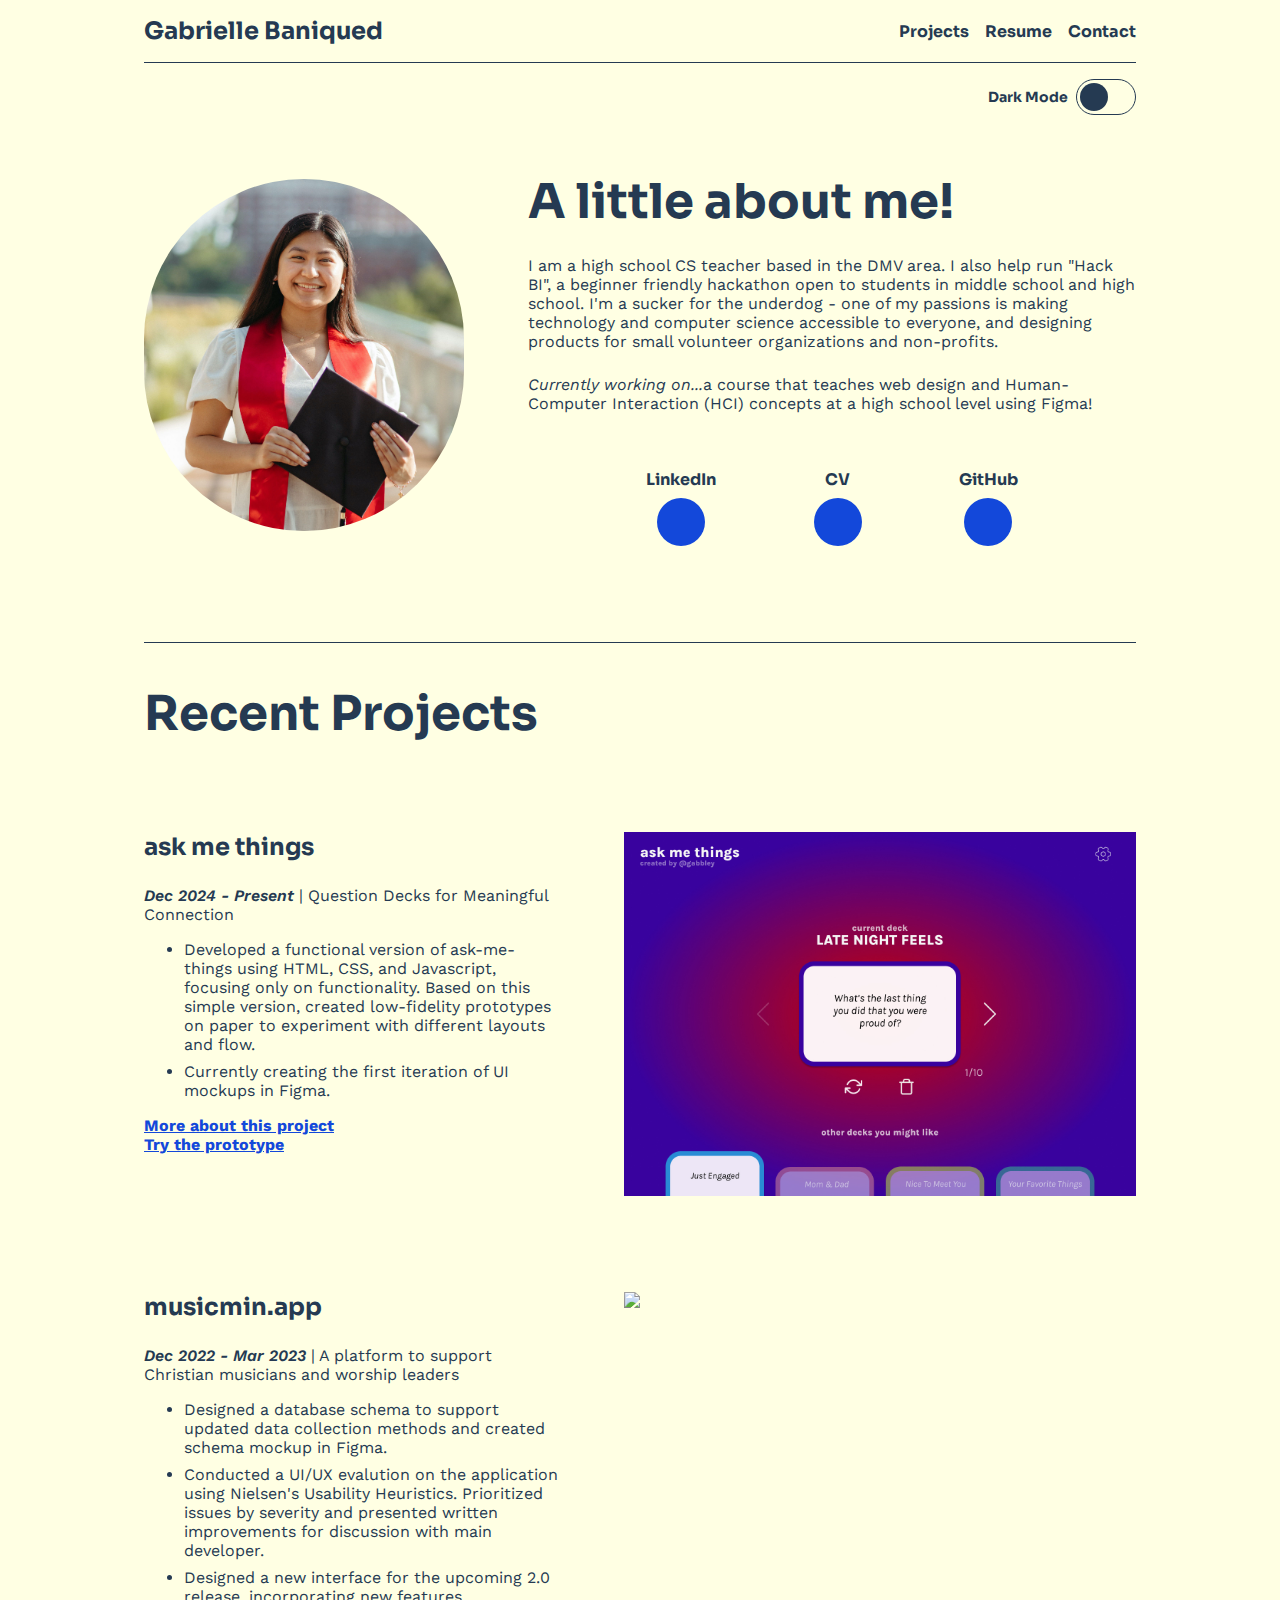
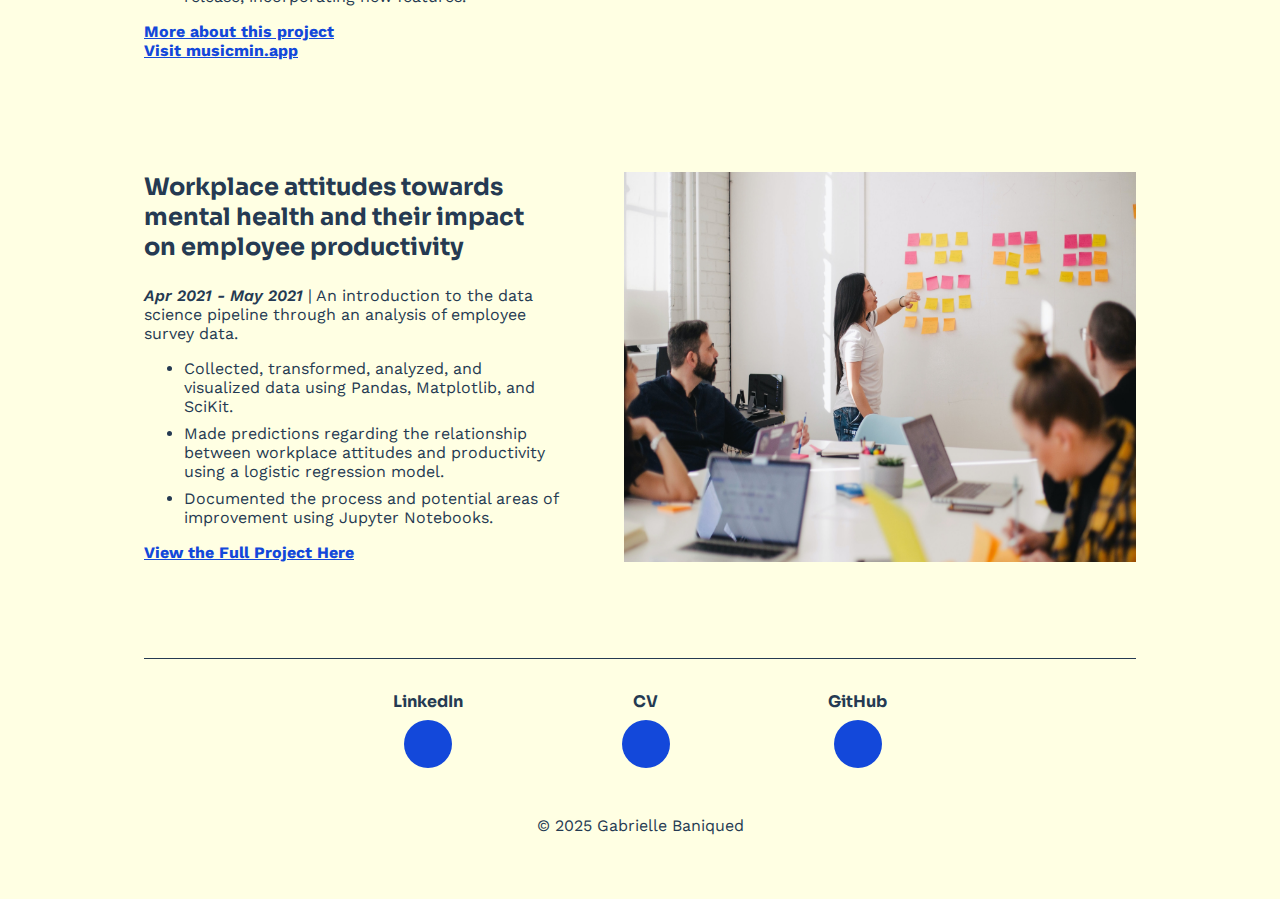
==== index.html @ e3163331 "Update description" ====
<!DOCTYPE html>
<html lang="en-us">
  <head>
    <title>Gabrielle Baniqued's Portfolio</title>
    <meta name="viewport" content="width=device-width,initial-scale=1" >
    <link rel="stylesheet" href="https://fonts.googleapis.com/css2?family=Montserrat:wght@700&family=Sora:wght@700&family=Work+Sans:ital,wght@0,400;0,700;1,600&display=swap">
    <link rel="stylesheet" href="https://unpkg.com/@fortawesome/fontawesome-free@6.2.0/css/brands.min.css">
    <link rel="stylesheet" href="https://unpkg.com/@fortawesome/fontawesome-free@6.2.0/css/solid.min.css">
    <link rel="stylesheet" href="https://unpkg.com/@fortawesome/fontawesome-free@6.2.0/css/fontawesome.min.css">

    <link rel="stylesheet" href="style.css">
    <link rel="stylesheet" href="toggle-switch.css">
  </head>
  <body>
    <header>
      <nav>
        <h1>Gabrielle Baniqued</h1>
        <ul>
          <li><a href="#work">Projects</a></li>
           <!-- <li><a href="#recs">Recommendations</a></li> -->
          <li><a target="_blank" href="current-resume.pdf">Resume</a></li>
          <li><a href="mailto:ollergabrielle@gmail.com">Contact</a></li>
        </ul>
      </nav>
      <div class="controls">
        <label class="toggle-switch">
          Dark Mode
          <input type="checkbox" id="dark-mode-toggle">
          <div class="toggle-switch-border">
            <div class="toggle-switch-dot"></div>
          </div>
        </label>
      </div>
    </header>

    <section class="bio">
      <img class="profile-img" src="media/portfolio photo.png" />
      <div>
        <h2>A little about me!</h2>
        <p>
          I am a high school CS teacher based in the DMV area. 
          I also help run "Hack BI", a beginner friendly hackathon open to students in middle school and high school.
          I'm a sucker for the underdog - one of my passions is making technology and computer science accessible to everyone, 
          and designing products for small volunteer organizations and non-profits. 
        </p>
        <p>
          <i>Currently working on...</i>a course that teaches web design and Human-Computer Interaction (HCI) concepts at a high school level using Figma!
        </p>
          <footer>
            <ul>
              <li>
                <a href="https://www.linkedin.com/in/gbaniqued/" target="_blank">
                  LinkedIn
                  <span class="link-icon">
                    <i class="fa-brands fa-linkedin"></i>
                  </span>
                </a>
              </li>
              <li>
                <a target="_blank" href="current-resume.pdf">
                  CV
                  <span class="link-icon">
                    <i class="fa-solid fa-user"></i>
                  </span>
                </a>
              </li>
              <li>
                <a href="https://github.com/gabbley" target="_blank">
                  GitHub
                  <span class="link-icon">
                    <i class="fa-brands fa-github"></i>
                  </span>
                </a>
              </li>
            </ul>
          </footer>
      </div>
    </section>

    <section id="work" class="recent-work">
      <h2>Recent Projects</h2>
      <article>
        <div>
          <h3>ask me things</h3>
          <p><strong>Dec 2024 - Present </strong> | Question Decks for Meaningful Connection</p>
          <ul>
            <li>Developed a functional version of ask-me-things using HTML, CSS, and Javascript, focusing only on functionality. Based on this simple version, created low-fidelity prototypes on paper to experiment with different layouts and flow.</li>
            <li>Currently creating the first iteration of UI mockups in Figma.</li>
          </ul>
          <p><a href="https://www.canva.com/design/DAGcF8IYrVI/YsEn6EwGCGEPdeAHmVB3Ng/view?utm_content=DAGcF8IYrVI&utm_campaign=designshare&utm_medium=link2&utm_source=uniquelinks&utlId=h4dc618e930" target="_blank">More about this project</a>
          <br>
          <a href="https://gabbley.github.io/ask-me-things/" target="_blank">Try the prototype</a>
        </div>
        <img class="article-img" src="media/askmethings.jpg"/>
      </article>
      <article>
        <div>
          <h3>musicmin.app</h3>
          <p><strong>Dec 2022 - Mar 2023 </strong> | A platform to support Christian musicians and worship leaders</p>
          <ul>
            <li>Designed a database schema to support updated data collection methods and created schema mockup in Figma.</li>
            <li>Conducted a UI/UX evalution on the application using Nielsen's Usability Heuristics. 
              Prioritized issues by severity and presented written improvements for discussion with main developer.</li>
            <li>Designed a new interface for the upcoming 2.0 release, incorporating new features.</li>
          </ul>
          <p><a href="https://www.canva.com/design/DAGGDC9djx0/nqOf0o8Ej22MTphf5QOIIQ/view?utm_content=DAGGDC9djx0&utm_campaign=designshare&utm_medium=link2&utm_source=uniquelinks&utlId=hdb7a5afb71" target="_blank">More about this project</a>
          <br>
          <a href="https://musicmin.app/" target="_blank">Visit musicmin.app</a>
        </div>
        <img class="article-img" src="media/musicminapptemp.jpg"/>
      </article>
        
        
      <article>
        <div>
          <h3>Workplace attitudes towards mental health and their impact on employee productivity</h3>
          <p><strong>Apr 2021 - May 2021</strong> | An introduction to the data science pipeline through an analysis of employee survey data.</p>
          <ul>
            <li>Collected, transformed, analyzed, and visualized data using Pandas, Matplotlib, and SciKit.</li>
            <li>Made predictions regarding the relationship between workplace attitudes and productivity using a logistic regression model.</li>
            <li>Documented the process and potential areas of improvement using Jupyter Notebooks.</li>
          </ul>
          <a href="https://gabbley.github.io/mentalhealth-productivity/" target="_blank">View the Full Project Here</a>
        </div>
        <img class="article-img" src="media/temp1.jpeg" />
      </article>
    </section>
    <!--
      <article>
        <div>
          <h3>A study of Catholic parish websites in the U.S.</h3>
          <p><strong>Oct 2022 - Dec 2022</strong> | A review of Catholic parish websites using task-centered and user-centered design principles.</p>
          <ul>
            <li>Conducted a survey to learn more about the typical parish website user in the U.S.</li>
          </ul>
          <a href="https://tiny.cc/parishuserstudy" target="_blank">Take the Survey Here</a>
        </div>
        <img class="article-img" src="media/church.jpg" target="_blank"/>
      </article> 


    <section id="recs" class="recent-work">
      <article>
        <div>
          <h2>Recommendations</h2>
          <p><strong>Erin Castillo Holder</strong> | Current UX Researcher at TutorMe, Previous Teammate at Mentor Collective</p>
          <ul>
            <li>Gabby was an excellent contributor and teammate during her time at Mentor Collective. Her programming skills, especially her talent with SQL, 
              brought actionable data to our sales and customer success teams, allowing for more informed business decisions. In addition, Gabby has a 
              special knack for communicating technical concepts to non-technical audiences, which she demonstrated each time she trained her colleagues. 
              Gabby's talents and positive attitude will make her asset to any organization!</li>
          </ul>

          <p><strong>Eric Wong</strong> | CTO & Vice President of Engineering at Mentor Collective, Previous Manager at Mentor Collective</p>
          <ul>
            <li>Gabby was outstanding as a data analyst intern and contractor for our R&D team at Mentor Collective. She quickly 
              jumped in with minimal onboarding to design and deliver numerous key user- and customer-focused dashboards and data visualizations. 
              Gabby was proactive in identifying requirements that needed additional clarification and seeking out feedback on her work. 
              She consistently demonstrated strong attention to detail and worked well both independently and when pairing with colleagues, 
              even in a remote setting. Her teammates described her contributions as "amazing" -- highly recommend!</li>
          </ul>
          <a href="https://www.linkedin.com/in/gbaniqued/" target="_blank">Review LinkedIn Recommendations</a>
        </div>
      </article>
    </section>

    <section id="events" class="recent-work">
      <h2>Non-Profit Experience and Community Engagement</h2>
      <article>
        <div>
          <h3>Event Planning (2016-Present)</h3>
          <ul>
            <li><b>National Event Head</b>: SFC Campus-Based 2023 National Conference (Present) </li>
            <li><b>National Event Head</b>: CFC-Y "Homebound" Regional Youth Conferences (2022)</li>
            <li><b>Retreat Co-Director</b>: Catholic Terps Freshman, Sophomore, and First-Timers Retreat (2021)</li>
            <li><b>Event Head</b>: CFCY Northeast-B Summer House Training (SHOUT) (2019) </li>
            <li><b>Event Head</b>: CFCY Northeast-B Regional "Onward" Echo Conference (2019) </li>
            <li><b>Event Head</b>: Encounter Praisefest Concert and Fundraiser (2019) </li>
            <li><b>Event Head</b>: CFCY New Jersey Youth Communications (YCOM) Academy (2019) </li>
            <li><b>Event Head</b>: CFCY Northeast-B Discovery Camp (2019) </li>
            <li><b>Retreat Co-Director</b>: CFCY Maryland Core Leaders' Retreat (2019) </li>
            <li><b>Retreat Co-Director</b>: CFCY Pennsylvania Joining Camp "L.O.V.E" (2018) </li>
            <li><b>Event Head</b>: CFCY Northeast Youth Communications (YCOM) Academy (2018) </li>
            <li><b>Event Head</b>: CFCY Northeast-B Regional Youth Conference "Cornerstone" (2017) </li>
            <li><b>Event Head</b>: Liveloud Maryland Praisefest Concert and Fundraiser (2017) </li>
            <li><b>Event Head</b>: CFCY Northeast Regional "Solid Ground" Echo Conference (2017) </li>
            <li><b>Retreat Co-Director</b>: CFCY Northeast-B Discovery Camp "Limitless" (2016) </li>
          </ul>
        </div>
        <div class="column">
          <img class="article-img" src="retreat2.jpg"/>
          <img class="article-img" src="encounterarise-225.jpg"/>
        </div>
      </article> 
    </section>

    <section id="media" class="recent-work">
      <article>
        <div>
          <h3>Media and Marketing (2015 - Present)</h3>
          <ul>
            <li><b>Photographer and Graphic Designer</b>: Campus-Based National Conference "Remembrance" (2022) </li>
            <li><b>Marketing Team Member</b>: CFC-Youth USA National Youth Hybrid Conference "Awestruck" (2021) </li>
            <li><b>Head Photographer</b>: Technica Hybrid Hackathon (2021) </li>
            <li><b>Marketing Head</b>: CFC-Youth USA National Online Talent Showcase (2020) </li>
            <li><b>U.S. Marketing Head</b>: CFC-Youth USA x Canada "Immanuel" Online Youth Conference (2020) </li>
            <li><b>Head Photographer</b>: Catholic Terps Campus Ministry (2019-2022) </li>
            <li><b>Promotions Head</b>: CFC-Youth National Conference "Onward" (2019)</li>
            <li><b>Senior Staff Photographer</b>: The Diamondback (2018-2020)</li>
            <li><b>Documentation and Promotions Head</b>: CFC-Youth USA National Youth Conference "Full Blast" (2018) </li>
            <li><b>Documentation and Promotions Head</b>: CFC-Youth USA National Youth Conference "Solid Ground" (2017) </li>
            <li><b>Documentation and Promotions Youth Head</b>: CFC-Youth USA National Youth Conference "Christ Unlimited" (2016) </li>
            <li><b>Videographer</b>: CFC-Youth USA x Canada Eastern National Youth Conference "Love Revolution" (2015) </li>
          </ul>
        </div>
        <div class="column">
          <img class="article-img" src="0216.wlaxumdvsgators.gob-45.jpg"/>
          <img class="article-img" src="Technica2021.Preopening.GB-16.jpg"/>
        </div>
      </article> 
    </section>

-->

    <footer>
      <ul>
        <li>
          <a href="https://www.linkedin.com/in/gbaniqued/" target="_blank">
            LinkedIn
            <span class="link-icon">
              <i class="fa-brands fa-linkedin"></i>
            </span>
          </a>
        </li>
        <li>
          <a target="_blank" href="current-resume.pdf">
            CV
            <span class="link-icon">
              <i class="fa-solid fa-user"></i>
            </span>
          </a>
        </li>
        <li>
          <a href="https://github.com/gabbley" target="_blank">
            GitHub
            <span class="link-icon">
              <i class="fa-brands fa-github"></i>
            </span>
          </a>
        </li>
      </ul>
      <p class="copywright">© 2025 Gabrielle Baniqued</p>
    </footer>
    <script src="script.js"></script>
  </body>
</html>
---- style.css ----
body {
    color: var(--primary);
    font-size: 16px;
    font-family: "Work Sans", sans-serif;
    margin: 0 auto;
    padding: 0 1rem;
    background: var(--background);
    max-width: 1024px;
    box-sizing: border-box;
    transition: color 0.5s;
    transition: background 0.5s;
  
    --dark-background: #253a52;
    --dark-primary: #FFFFE3;
    --dark-link: #A9FE75;
  
    --light-background: #ffffe3;
    --light-primary: #253a52;
    --light-link: #1348da;
  
    --background: var(--light-background);
    --primary: var(--light-primary);
    --link: var(--light-link);
  }

  html {
    scroll-behavior: smooth;
  }
  
  a {
    color: var(--link);
  }
  
  h1,
  h2,
  h3 {
    font-family: "Sora", sans-serif;
    font-weight: 700;
  }
  
  h1 {
    font-size: 1.5rem;
  }
  
  h2 {
    font-size: 3rem;
  }
  
  h3 {
    font-size: 1.5rem;
  }
  
  /* separator bars */
  nav,
  section {
    border-block-end: 1px solid var(--primary);
  }
  
  header nav {
    display: flex;
    justify-content: space-between;
  }
  
  header nav ul {
    padding: 0;
    display: flex;
    align-items: center;
  }
  
  header nav li {
    display: inline;
    margin-inline-start: 1rem;
    font-family: "Sora", sans-serif;
    font-weight: 700;
  }
  
  header nav li a {
    text-decoration: none;
    color: var(--primary);
  }
  
  /* container for dark-mode toggle */
  header .controls {
    display: flex;
    justify-content: end;
    padding: 1rem 0;
  }
  
  .bio {
    display: flex;
    align-items: center;
    padding-block-end: 4rem;
  }
  
  .bio .profile-img {
    margin-inline-end: 4rem;
    width: 320px;
    min-width: 320px;
    background: transparent;
    border-radius: 160px;
  }
  
  @media (max-width: 1024px) {
    .bio {
      flex-direction: column;
    }
    .bio .profile-img {
      margin-inline-end: 0;
    }
  }
  
  .bio h2 {
    margin-block-end: 0;
  }
  
  .bio p {
    margin: 1.5rem 0;
  }
  
  a.btn {
    display: inline-flex;
    align-items: center;
    background: var(--link);
    color: var(--background);
    text-decoration: none;
    padding: 0 1rem;
    height: 2.5rem;
    border-radius: 1.25rem;
    font-family: "Montserrat", sans-serif;
    font-weight: 700;
    font-size: 0.875rem;
  }
  
  .recent-work {
    padding-block-end: 3rem;
  }
  
  article {
    display: flex;
    padding: 3rem 0;
  }
  
  article strong {
    font-style: italic;
    font-weight: 600;
  }
  
  article h3 {
    margin-block-start: 0;
  }
  
  article a {
    font-weight: 700;
    padding: 0; 
    margin: 0;  
}
  
  article li {
    margin-block-end: 0.5rem;
  }
  
  article .article-img {
    width: 512px;
    min-width: 512px;
    margin-inline-start: 4rem;
  }

  .column {
  flex: 50%;
  padding: 0 4px;
  }
  
  @media (max-width: 1024px) {
    article {
      flex-direction: column;
    }
    article .article-img {
      width: 100%;
      min-width: 100%;
      margin-inline-start: 0;
      margin-block-start: 2rem;
    }
  }
  
  footer {
    padding: 1rem 0;
    text-align: center;
  }
  
  footer ul {
    padding: 0;
    width: 100%;
    display: flex;
    justify-content: center;
  }
  
  footer ul li {
    display: inline;
    margin: 0 8%;
  }
  
  footer a {
    display: inline-flex;
    flex-direction: column;
    color: var(--primary);
    text-decoration: none;
    font-family: "Sora", sans-serif;
    font-weight: 700;
    align-items: center;
  }
  
  footer .copywright {
    margin: 3rem 0;
  }
  
  footer .link-icon {
    margin-block-start: 0.5rem;
    background: var(--link);
    color: var(--background);
    width: 3rem;
    height: 3rem;
    border-radius: 1.5rem;
    display: flex;
    justify-content: center;
    align-items: center;
    font-size: 1.5rem;
  }
---- toggle-switch.css ----
.toggle-switch {
    display: inline-flex;
    align-items: center;
    font-family: 'Sora', sans-serif;
    font-weight: 700;
    font-size: .875rem;
    cursor: pointer;
  }
  
  .toggle-switch-border {
    display: inline-flex;
    align-items: center;
    width: 60px;
    height: 36px;
    border: 1px solid var(--primary); 
    border-radius: 20px;
    box-sizing: border-box;
    margin-inline-start: 8px;
  }
  
  .toggle-switch input {
    display: none;
  }
  
  .toggle-switch-dot {
    width: 28px;
    height: 28px;
    border-radius: 50%;
    background: var(--primary);
    transform: translate3d(3px, 0, 0);
    transition: transform .1s ease-in-out;
  }
  
  .toggle-switch input:checked + * .toggle-switch-dot {
    transform: translate3d(26px, 0, 0);
  }
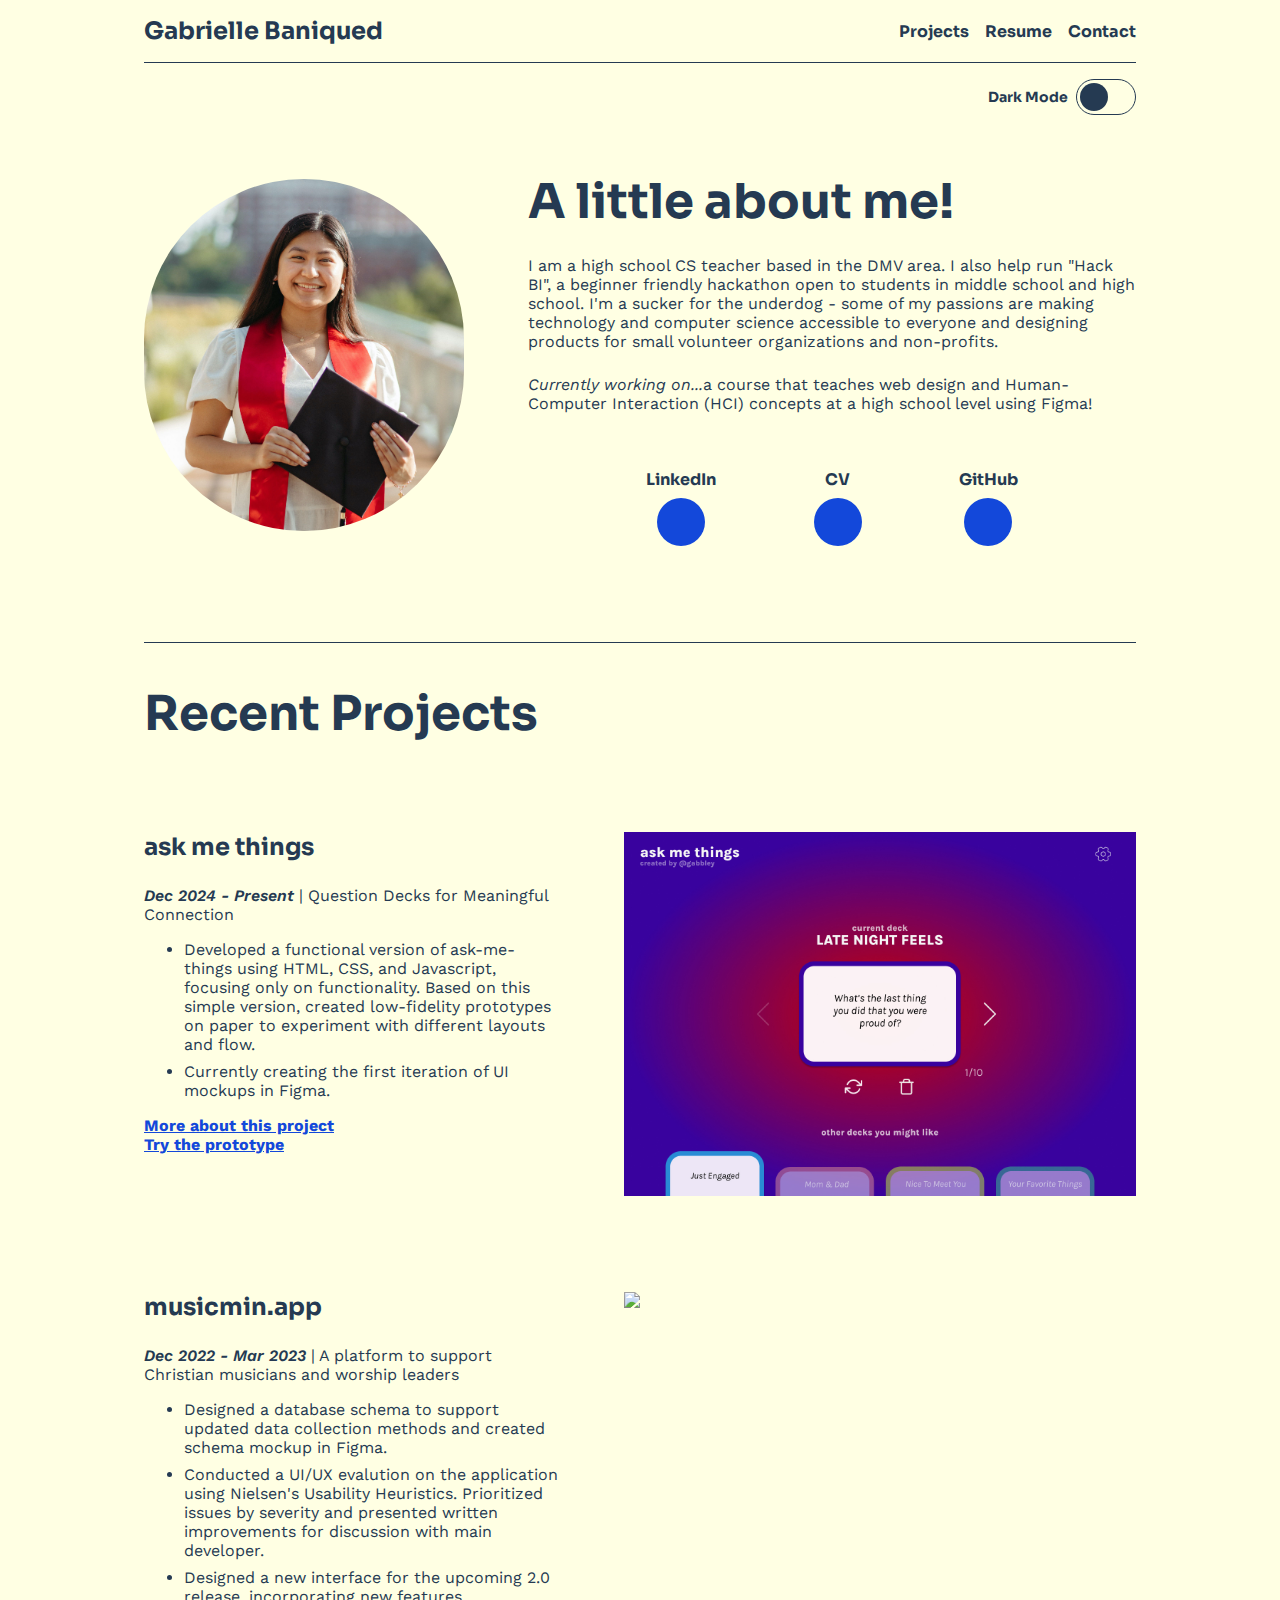
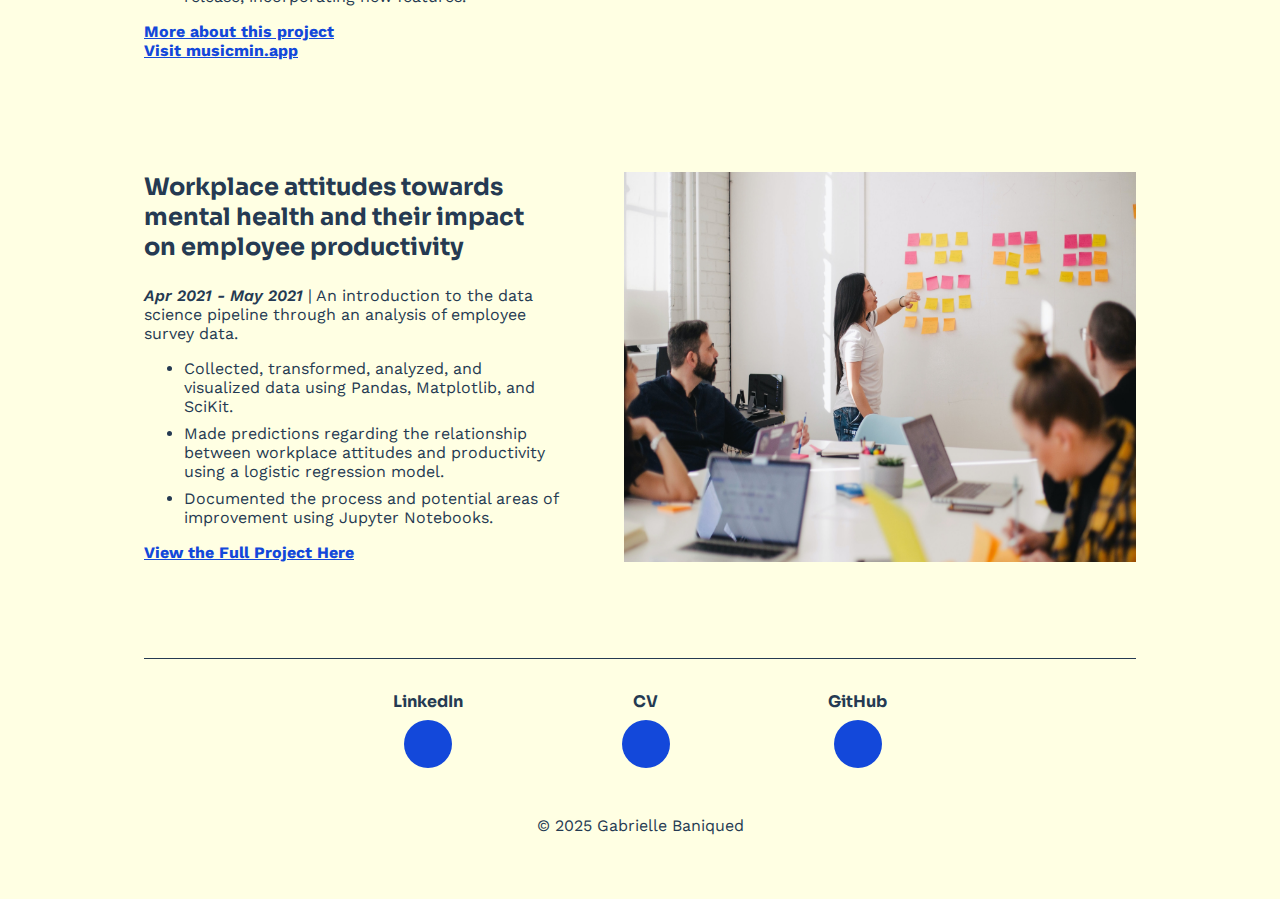
==== commit 573ef6c9: "grammar..." ====
--- a/index.html
+++ b/index.html
@@ -40,7 +40,7 @@
         <p>
           I am a high school CS teacher based in the DMV area. 
           I also help run "Hack BI", a beginner friendly hackathon open to students in middle school and high school.
-          I'm a sucker for the underdog - one of my passions is making technology and computer science accessible to everyone, 
+          I'm a sucker for the underdog - some of my passions are making technology and computer science accessible to everyone 
           and designing products for small volunteer organizations and non-profits. 
         </p>
         <p>
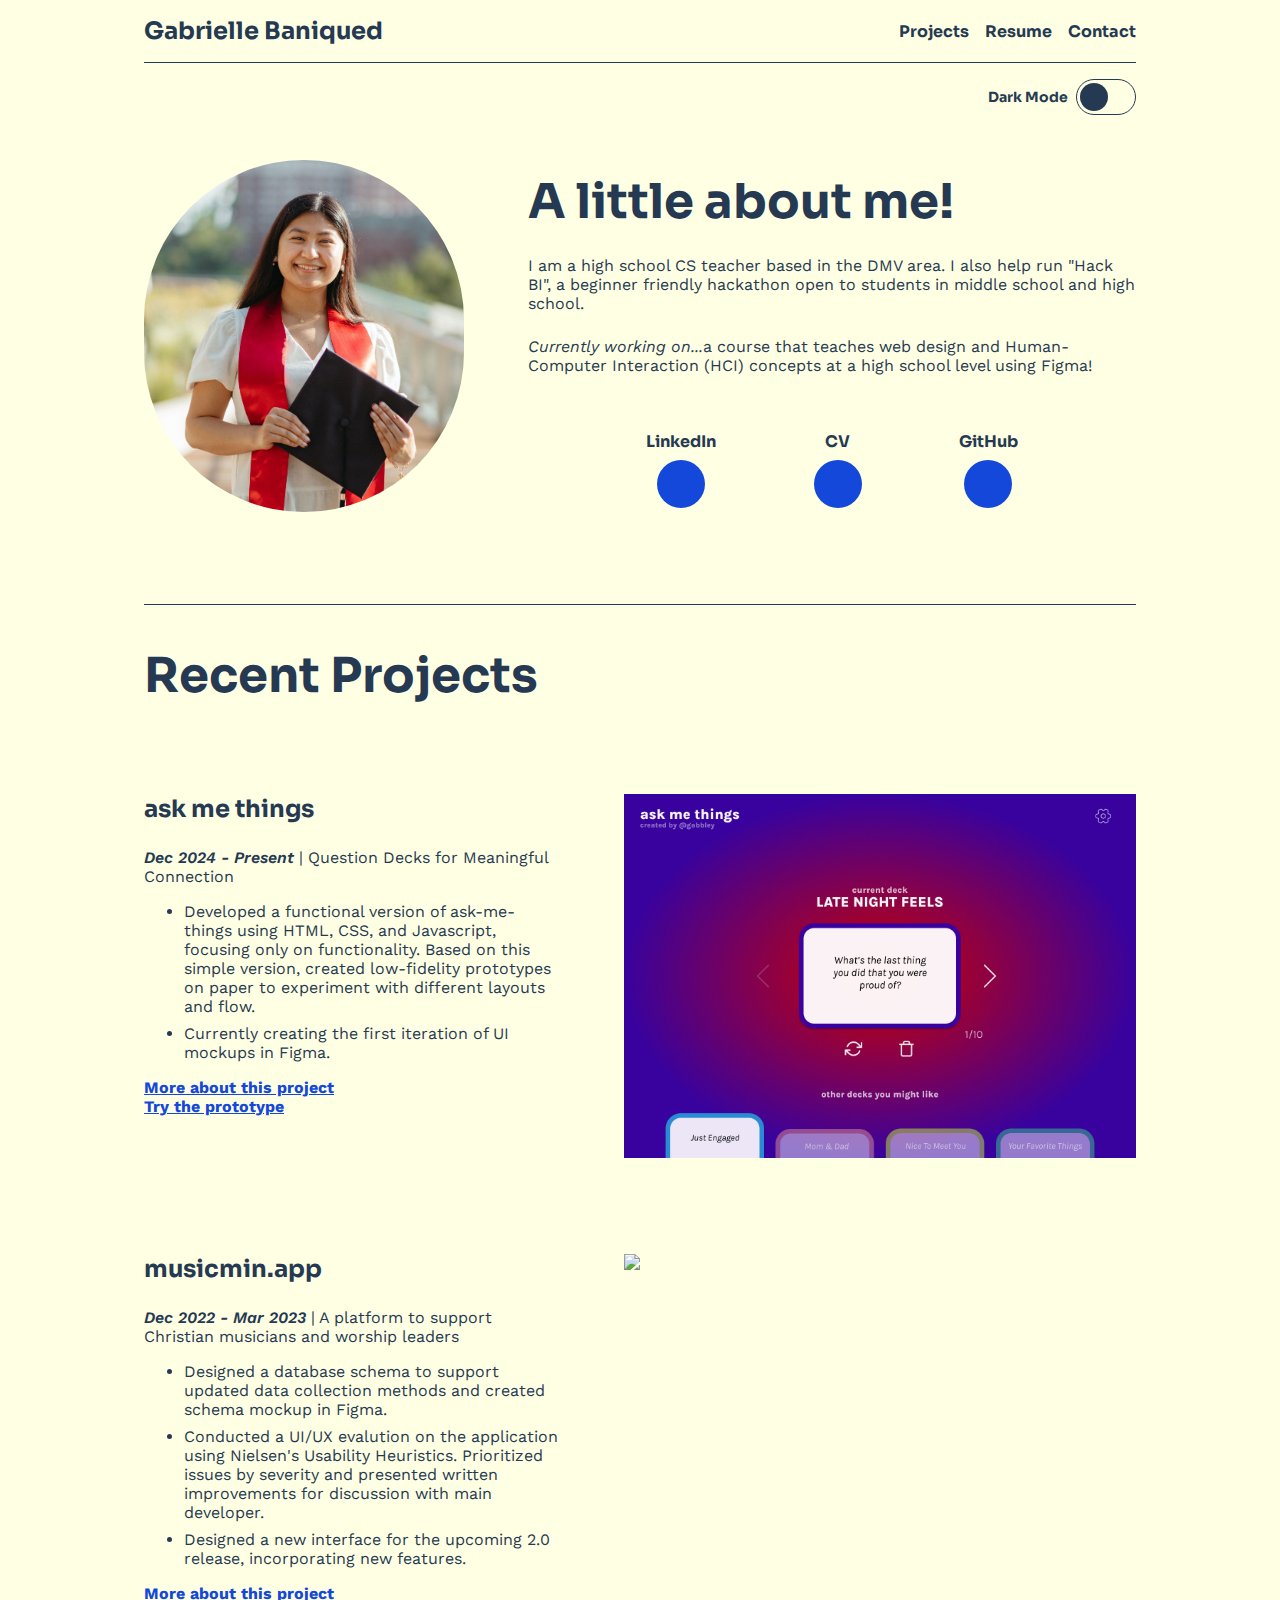
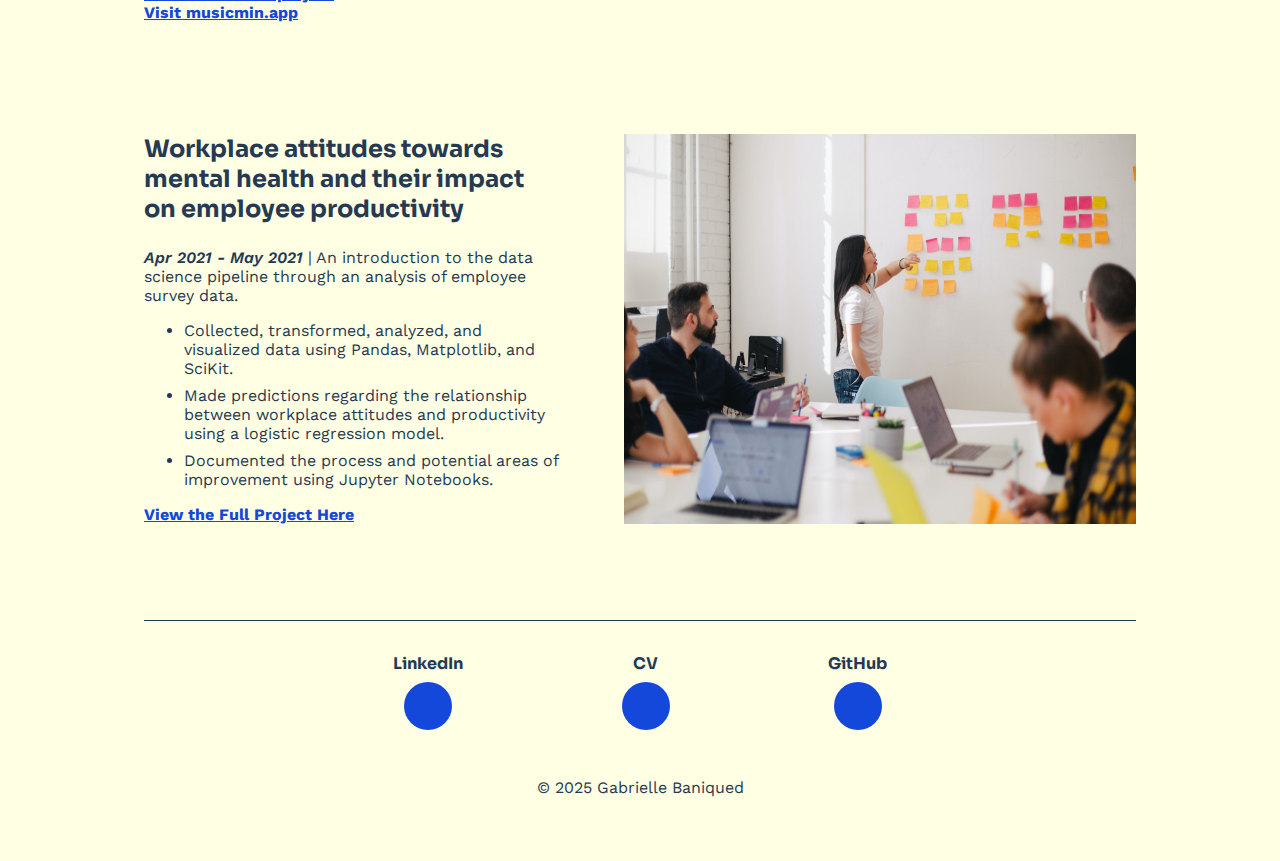
==== commit 8b0e607c: "Update descr again lol" ====
--- a/index.html
+++ b/index.html
@@ -18,7 +18,7 @@
         <ul>
           <li><a href="#work">Projects</a></li>
            <!-- <li><a href="#recs">Recommendations</a></li> -->
-          <li><a target="_blank" href="current-resume.pdf">Resume</a></li>
+          <li><a target="_blank" href="media/current-resume.pdf">Resume</a></li>
           <li><a href="mailto:ollergabrielle@gmail.com">Contact</a></li>
         </ul>
       </nav>
@@ -40,8 +40,7 @@
         <p>
           I am a high school CS teacher based in the DMV area. 
           I also help run "Hack BI", a beginner friendly hackathon open to students in middle school and high school.
-          I'm a sucker for the underdog - some of my passions are making technology and computer science accessible to everyone 
-          and designing products for small volunteer organizations and non-profits. 
+          
         </p>
         <p>
           <i>Currently working on...</i>a course that teaches web design and Human-Computer Interaction (HCI) concepts at a high school level using Figma!
@@ -57,7 +56,7 @@
                 </a>
               </li>
               <li>
-                <a target="_blank" href="current-resume.pdf">
+                <a target="_blank" href="media/current-resume.pdf">
                   CV
                   <span class="link-icon">
                     <i class="fa-solid fa-user"></i>
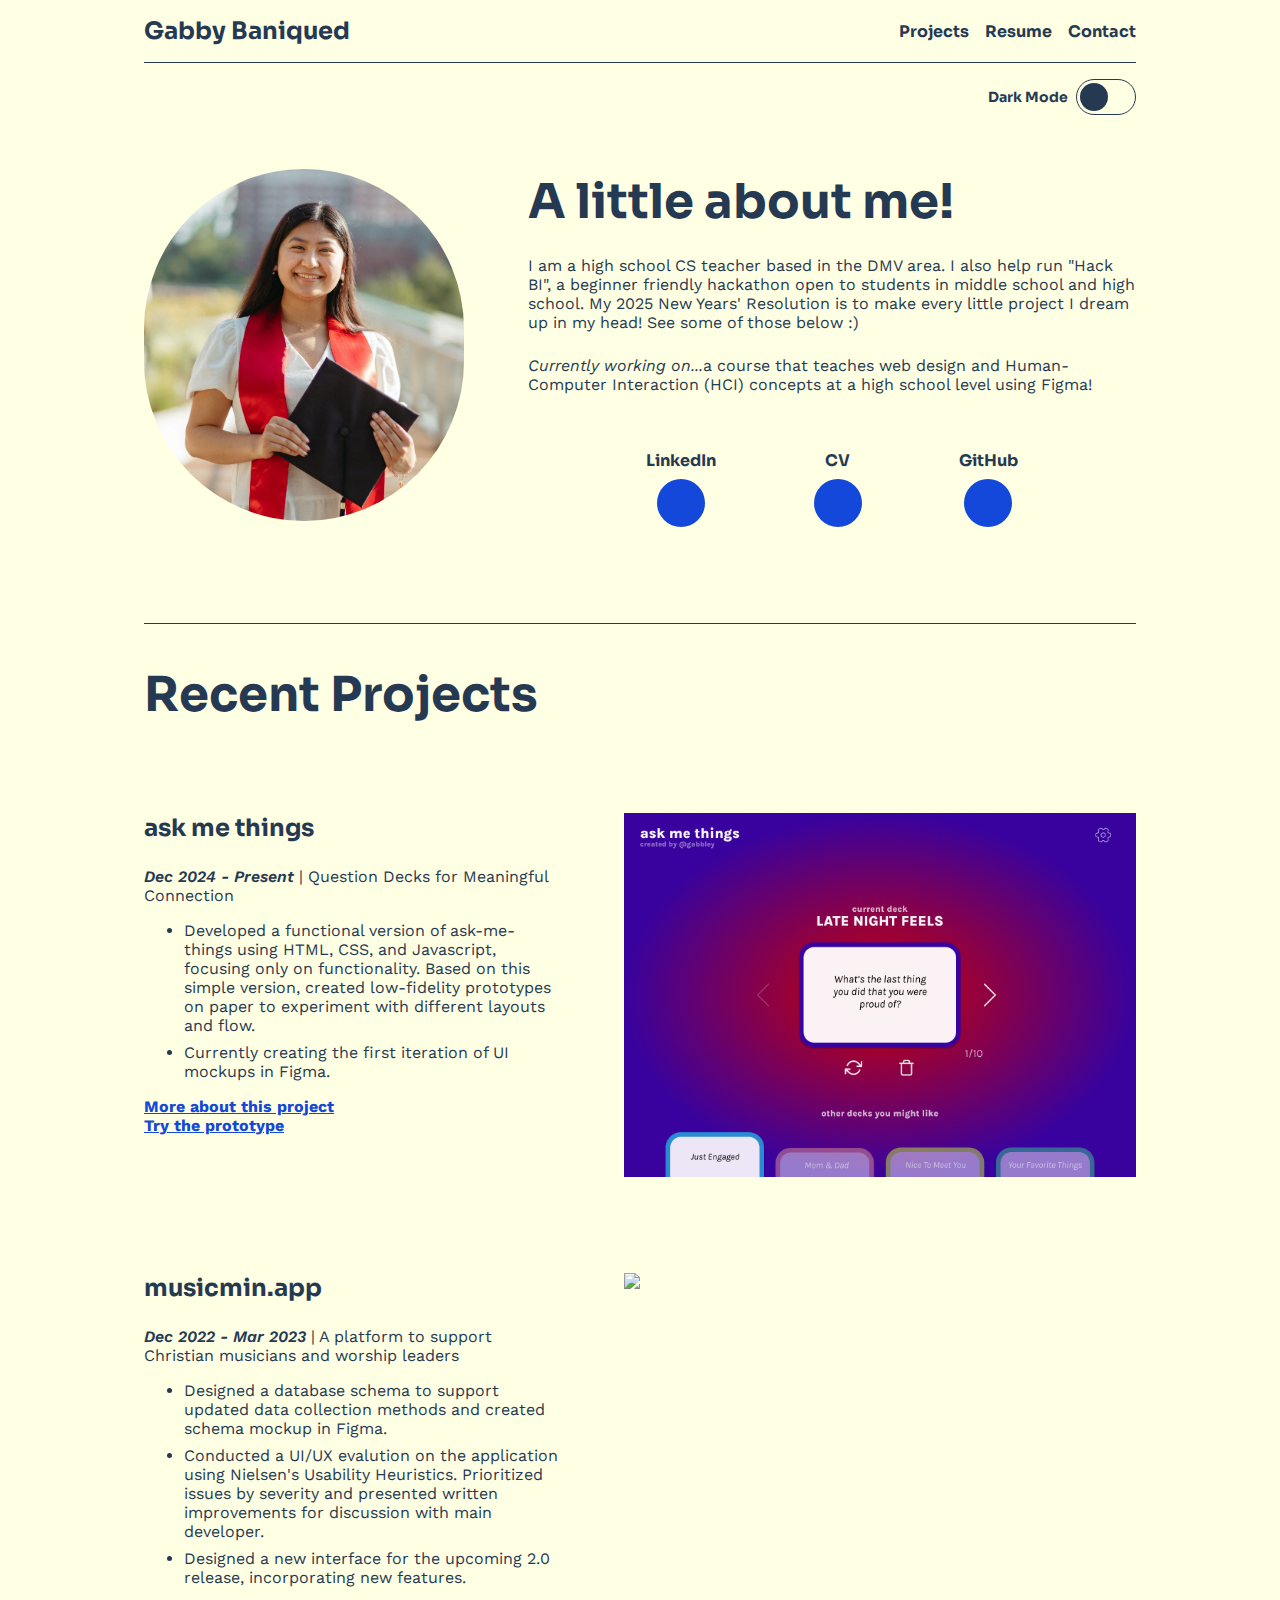
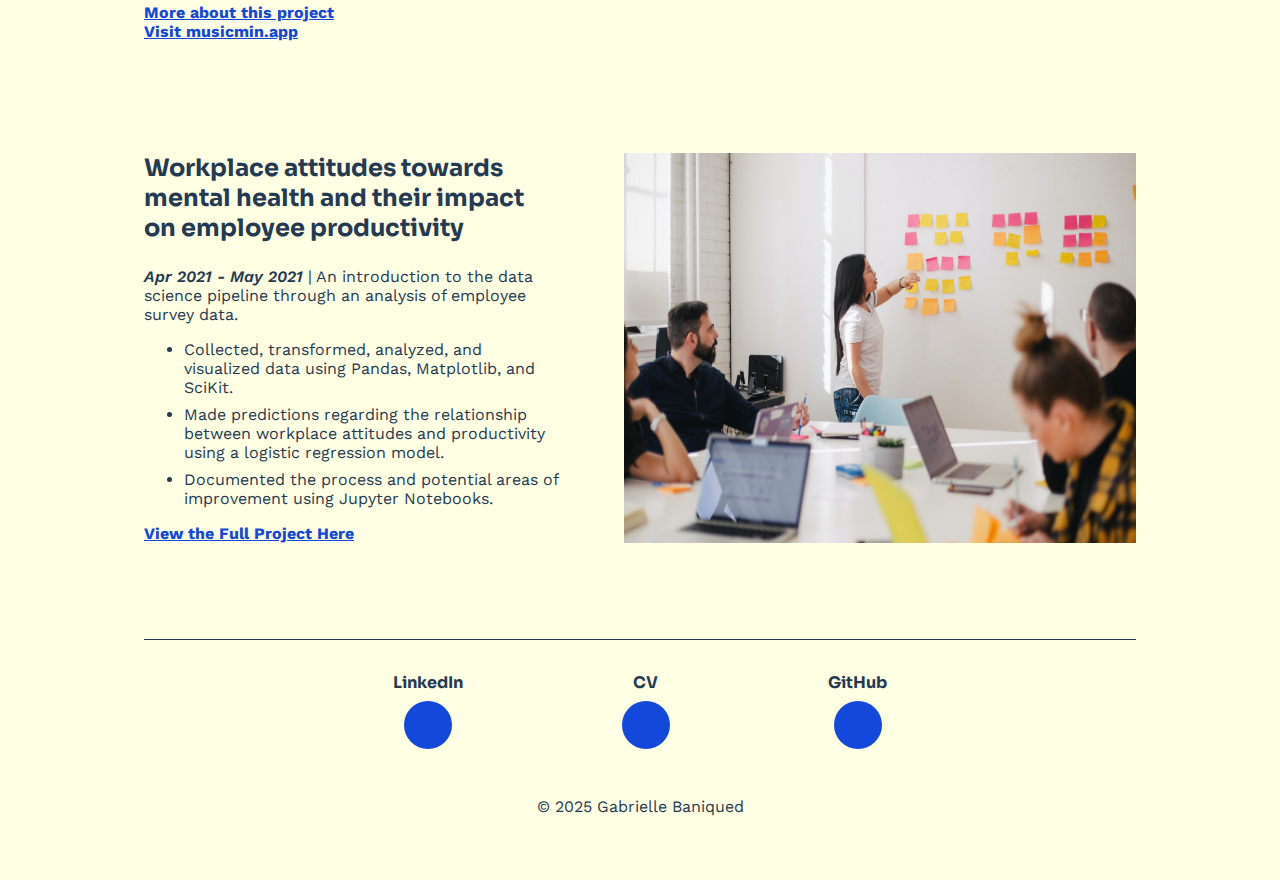
==== commit 3e133144: "Update name and bio" ====
--- a/index.html
+++ b/index.html
@@ -1,7 +1,7 @@
 <!DOCTYPE html>
 <html lang="en-us">
   <head>
-    <title>Gabrielle Baniqued's Portfolio</title>
+    <title>Gabby Baniqued's Portfolio</title>
     <meta name="viewport" content="width=device-width,initial-scale=1" >
     <link rel="stylesheet" href="https://fonts.googleapis.com/css2?family=Montserrat:wght@700&family=Sora:wght@700&family=Work+Sans:ital,wght@0,400;0,700;1,600&display=swap">
     <link rel="stylesheet" href="https://unpkg.com/@fortawesome/fontawesome-free@6.2.0/css/brands.min.css">
@@ -14,7 +14,7 @@
   <body>
     <header>
       <nav>
-        <h1>Gabrielle Baniqued</h1>
+        <h1>Gabby Baniqued</h1>
         <ul>
           <li><a href="#work">Projects</a></li>
            <!-- <li><a href="#recs">Recommendations</a></li> -->
@@ -40,7 +40,7 @@
         <p>
           I am a high school CS teacher based in the DMV area. 
           I also help run "Hack BI", a beginner friendly hackathon open to students in middle school and high school.
-          
+          My 2025 New Years' Resolution is to make every little project I dream up in my head! See some of those below :)
         </p>
         <p>
           <i>Currently working on...</i>a course that teaches web design and Human-Computer Interaction (HCI) concepts at a high school level using Figma!
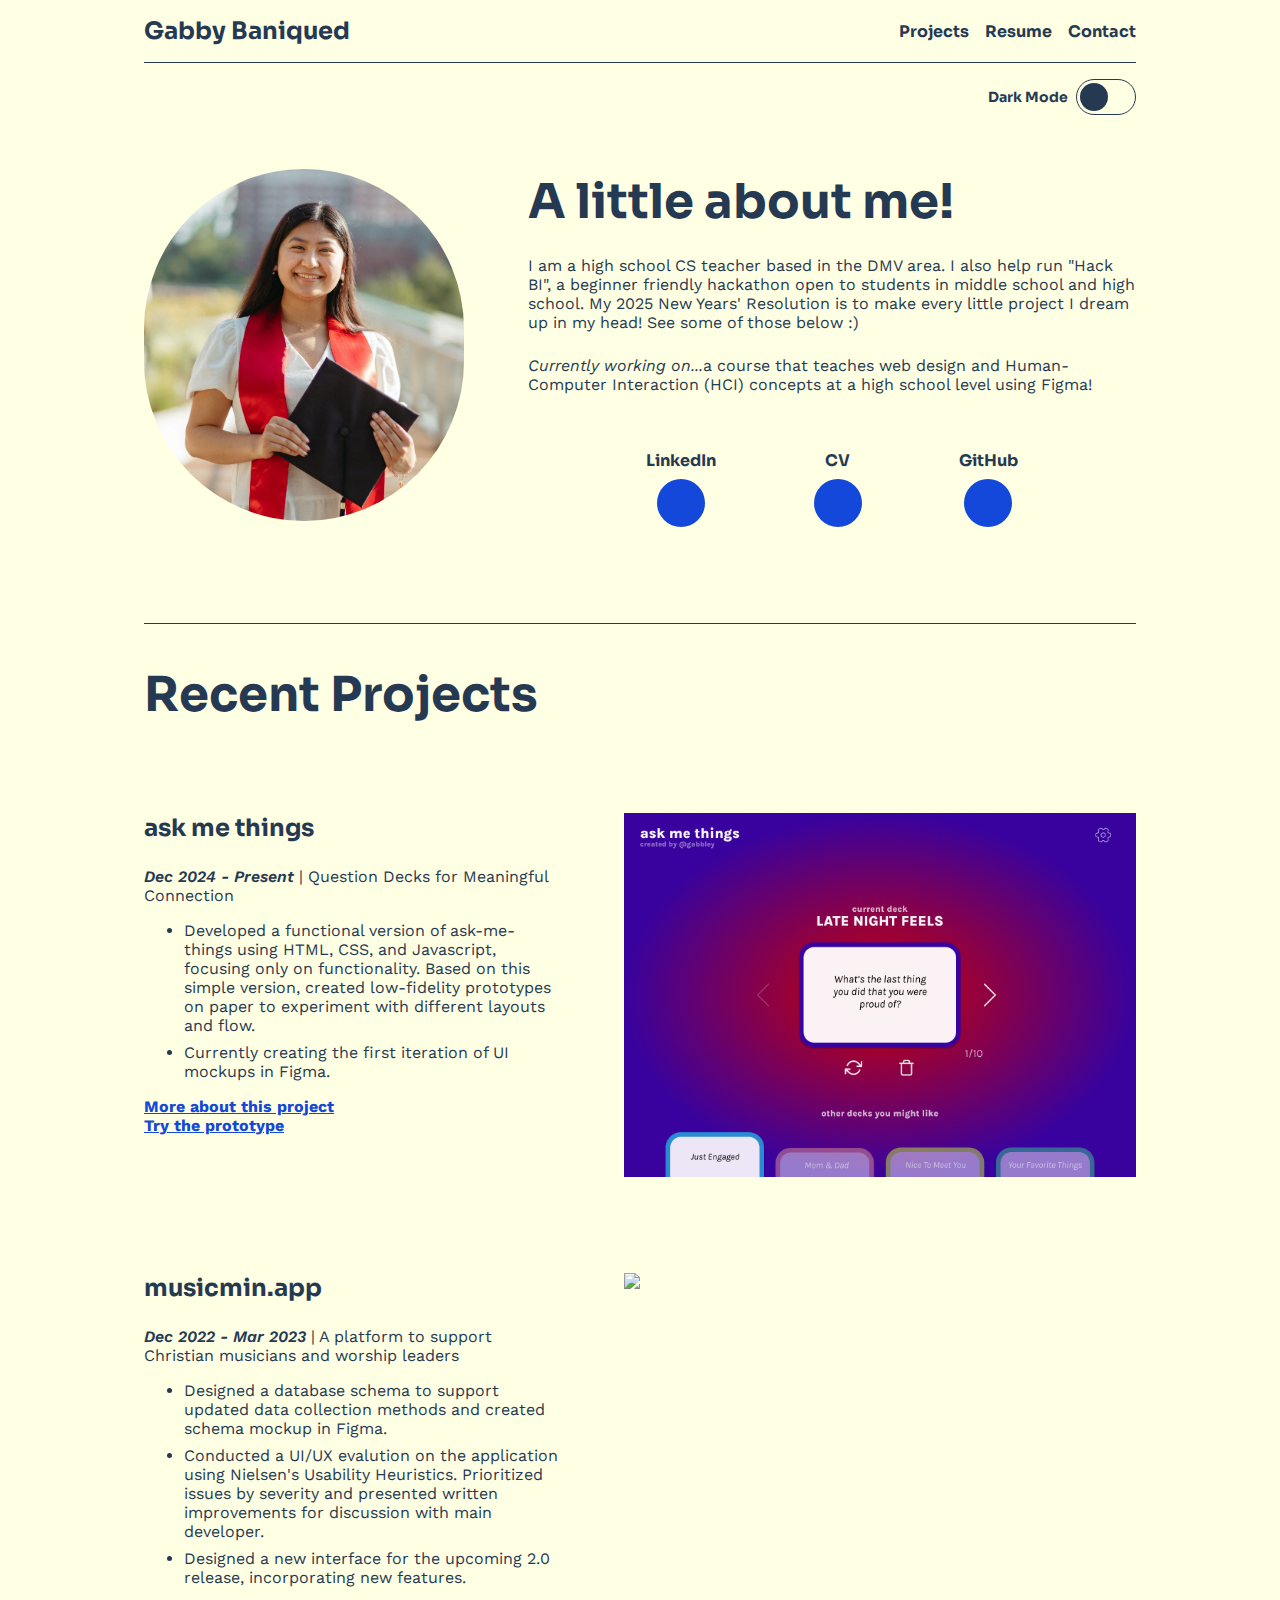
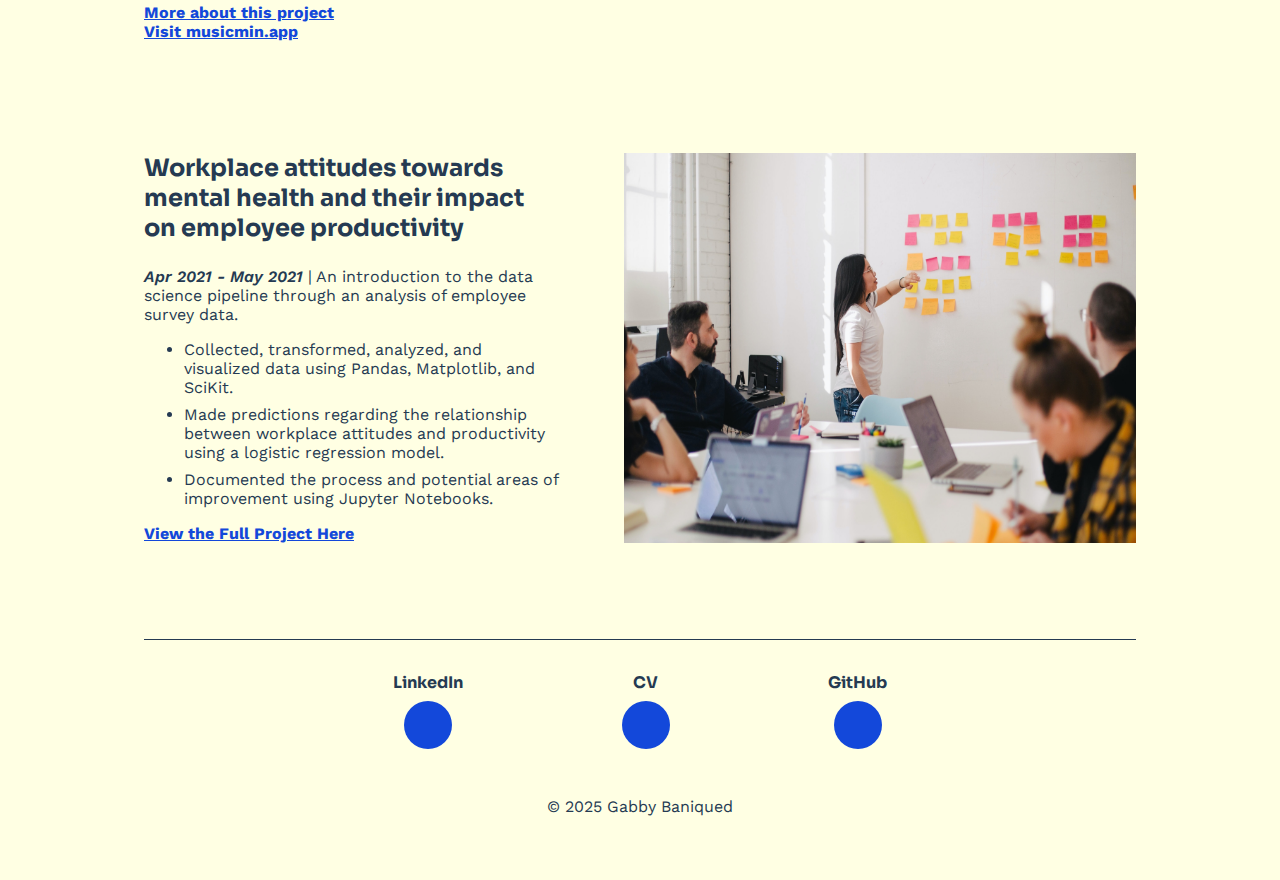
==== commit e55fa1f9: "Copyright update" ====
--- a/index.html
+++ b/index.html
@@ -248,7 +248,7 @@
           </a>
         </li>
       </ul>
-      <p class="copywright">© 2025 Gabrielle Baniqued</p>
+      <p class="copywright">© 2025 Gabby Baniqued</p>
     </footer>
     <script src="script.js"></script>
   </body>
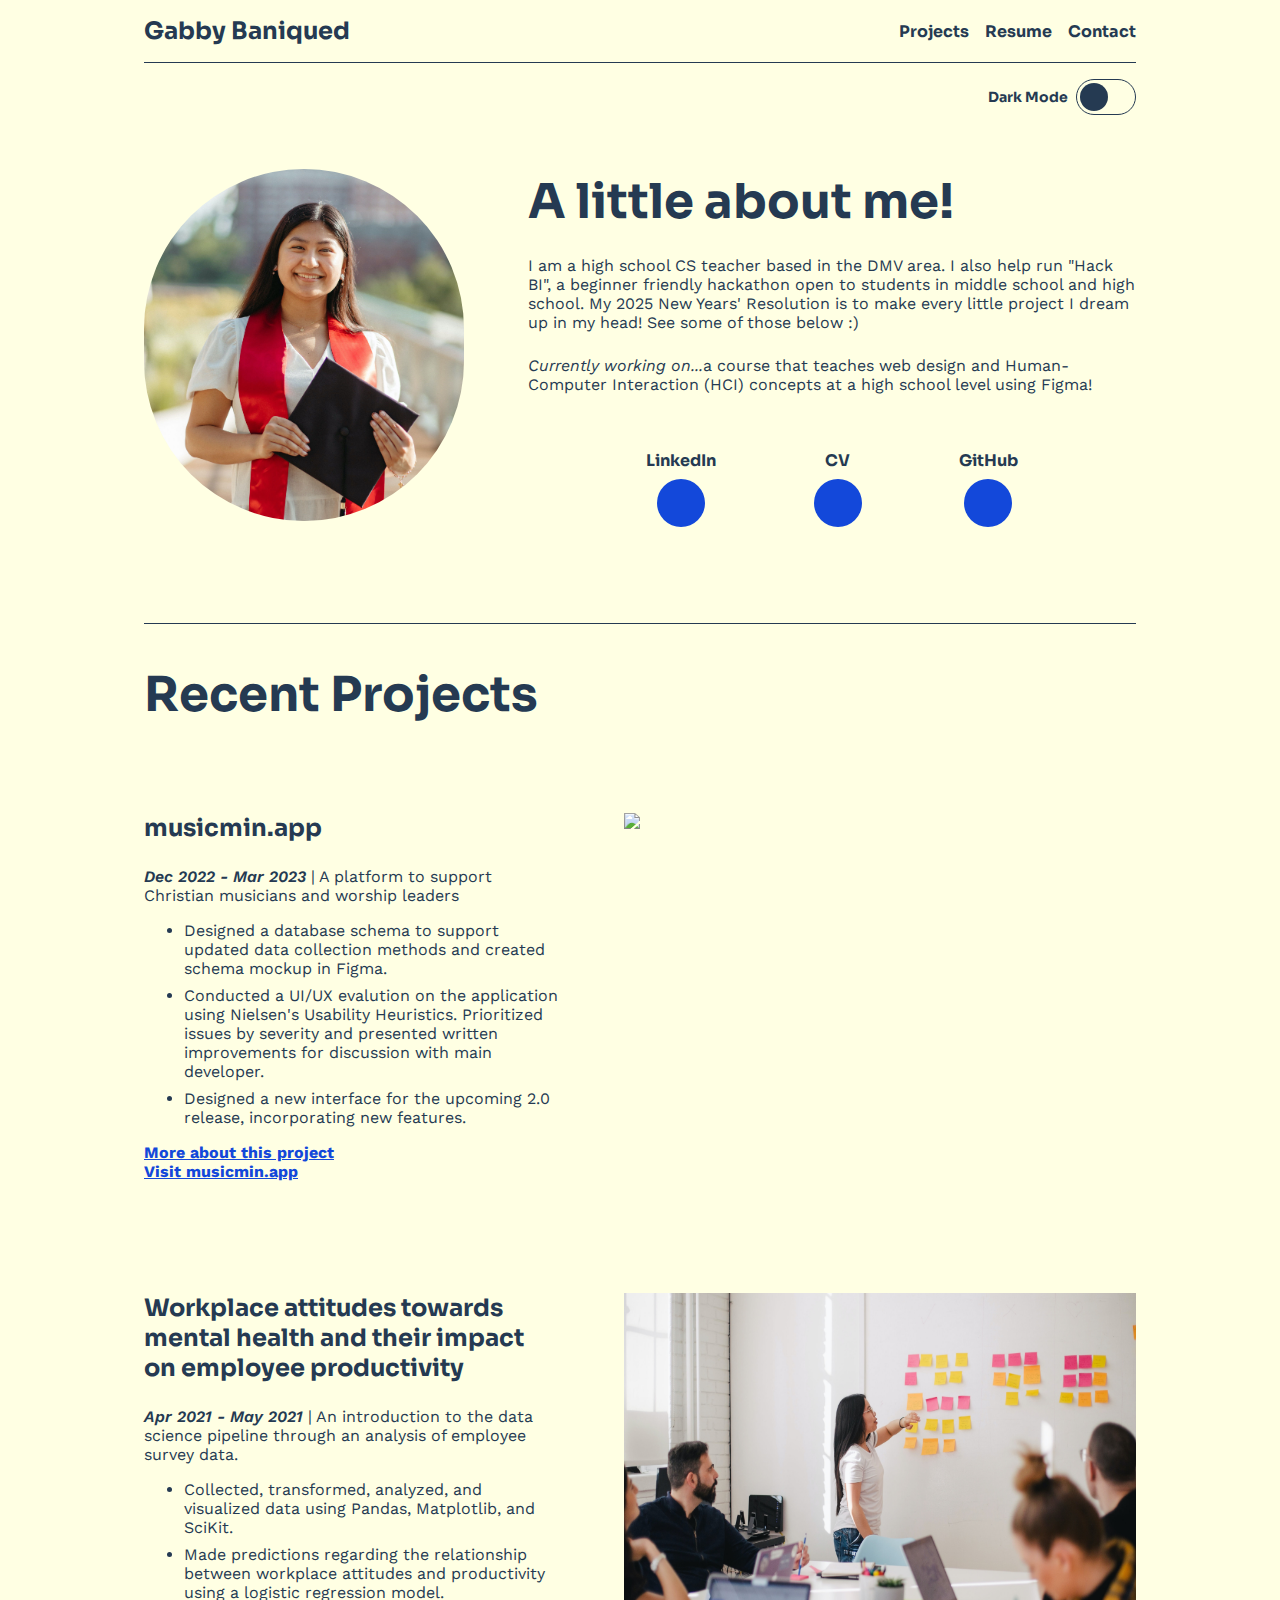
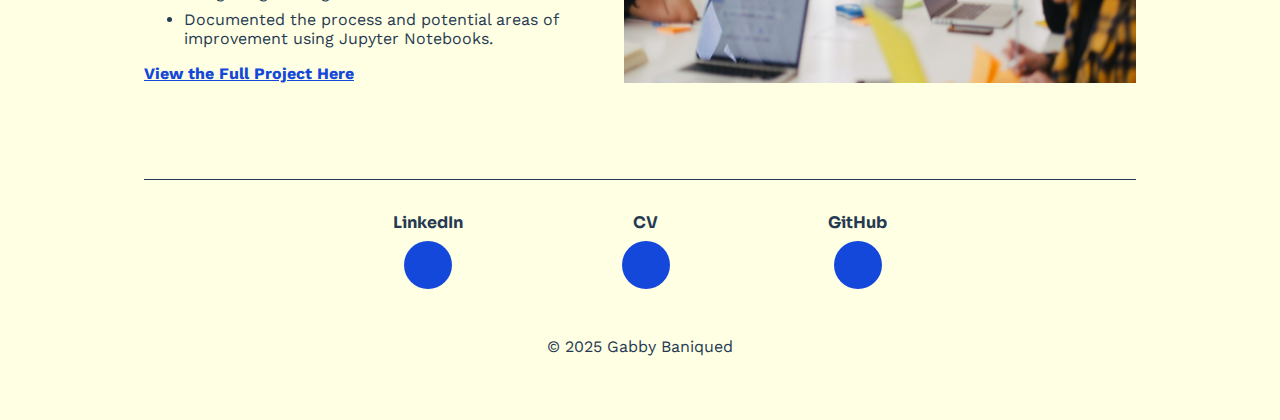
==== commit 477d28a2: "Update visible projects" ====
--- a/index.html
+++ b/index.html
@@ -78,7 +78,7 @@
 
     <section id="work" class="recent-work">
       <h2>Recent Projects</h2>
-      <article>
+      <!-- <article>
         <div>
           <h3>ask me things</h3>
           <p><strong>Dec 2024 - Present </strong> | Question Decks for Meaningful Connection</p>
@@ -91,7 +91,7 @@
           <a href="https://gabbley.github.io/ask-me-things/" target="_blank">Try the prototype</a>
         </div>
         <img class="article-img" src="media/askmethings.jpg"/>
-      </article>
+      </article> -->
       <article>
         <div>
           <h3>musicmin.app</h3>
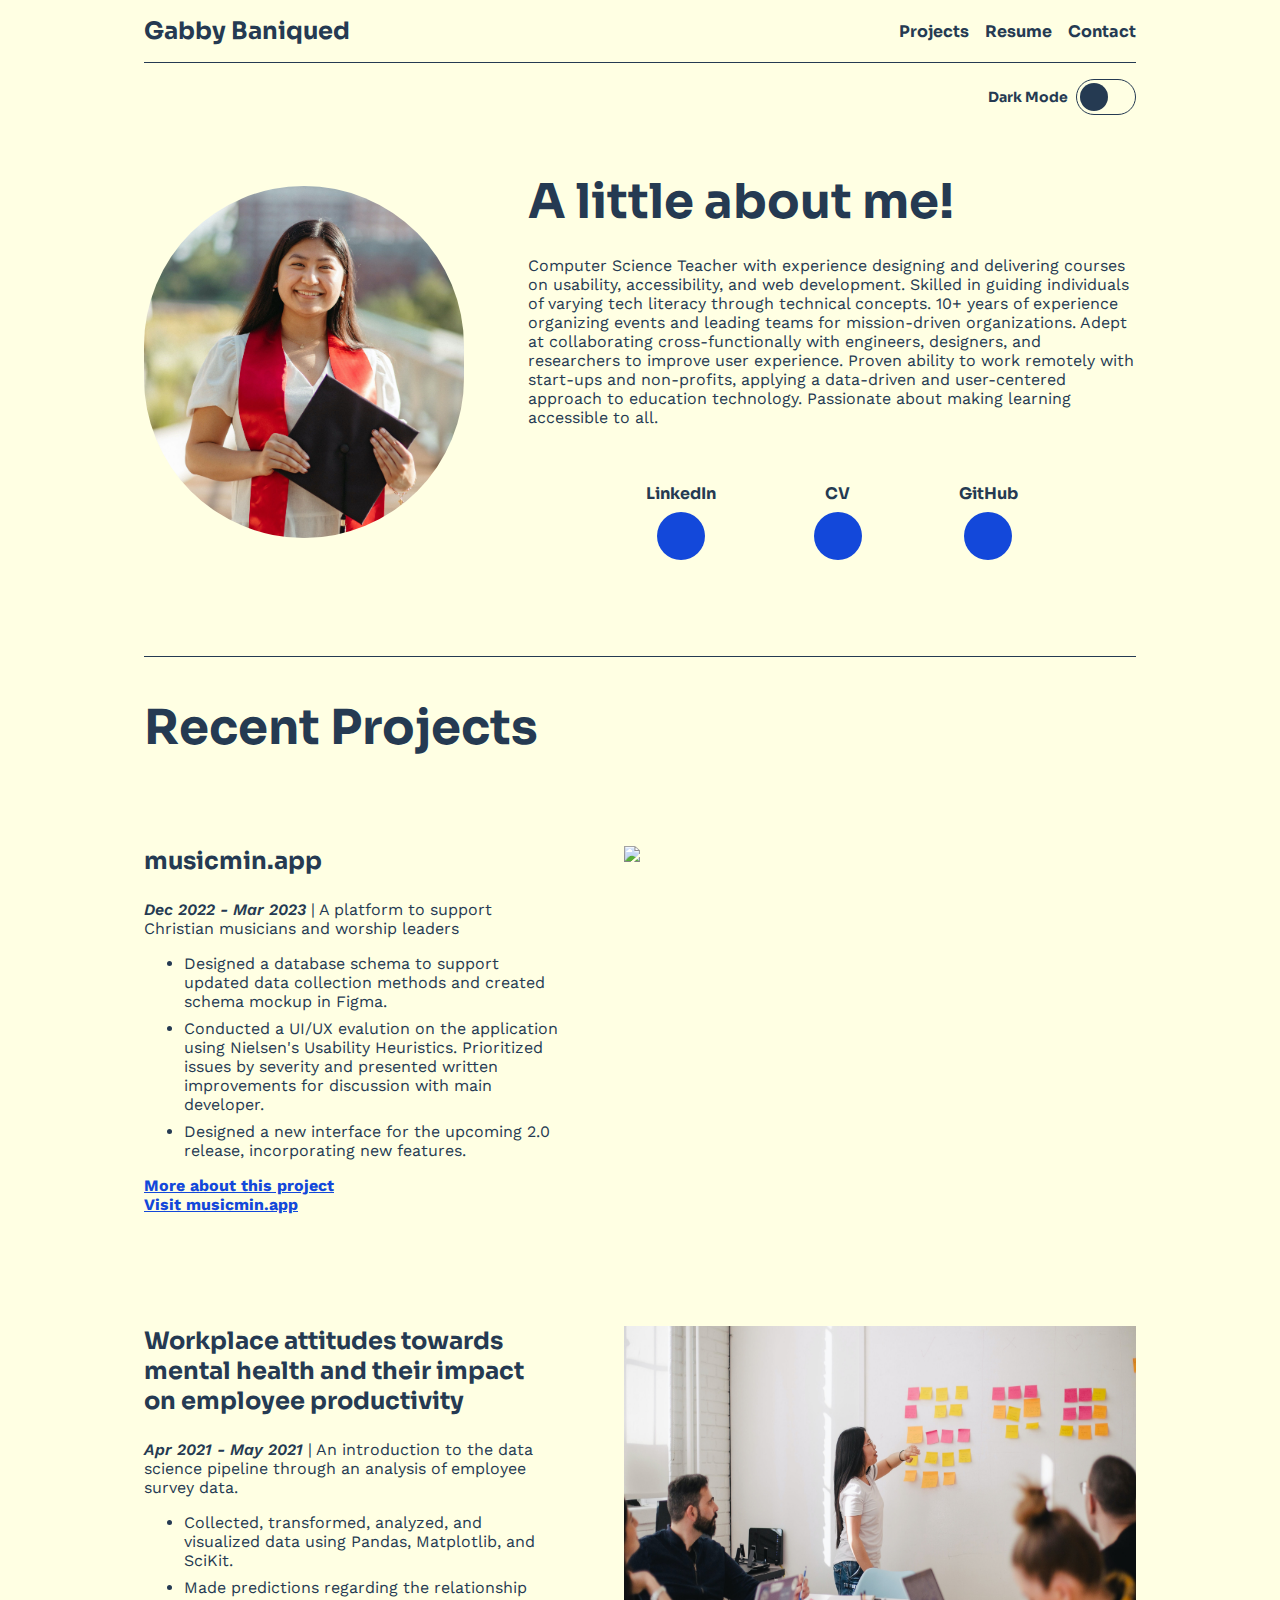
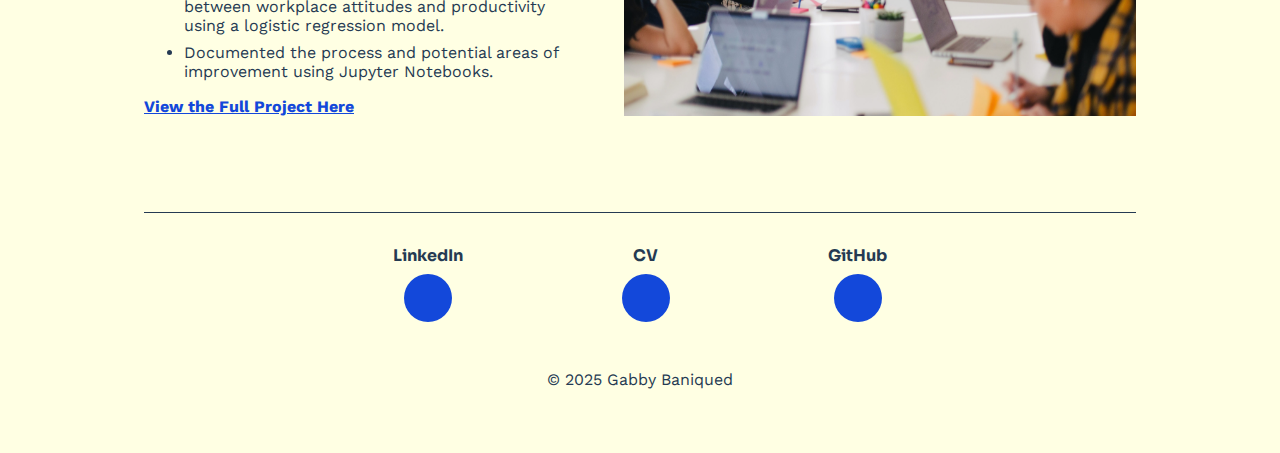
==== commit 92558368: "Update bio" ====
--- a/index.html
+++ b/index.html
@@ -38,12 +38,12 @@
       <div>
         <h2>A little about me!</h2>
         <p>
-          I am a high school CS teacher based in the DMV area. 
-          I also help run "Hack BI", a beginner friendly hackathon open to students in middle school and high school.
-          My 2025 New Years' Resolution is to make every little project I dream up in my head! See some of those below :)
-        </p>
-        <p>
-          <i>Currently working on...</i>a course that teaches web design and Human-Computer Interaction (HCI) concepts at a high school level using Figma!
+          Computer Science Teacher with experience designing and delivering courses on usability, accessibility,
+          and web development. Skilled in guiding individuals of varying tech literacy through technical concepts.
+          10+ years of experience organizing events and leading teams for mission-driven organizations. Adept at
+          collaborating cross-functionally with engineers, designers, and researchers to improve user experience.
+          Proven ability to work remotely with start-ups and non-profits, applying a data-driven and user-centered
+          approach to education technology. Passionate about making learning accessible to all.
         </p>
           <footer>
             <ul>
